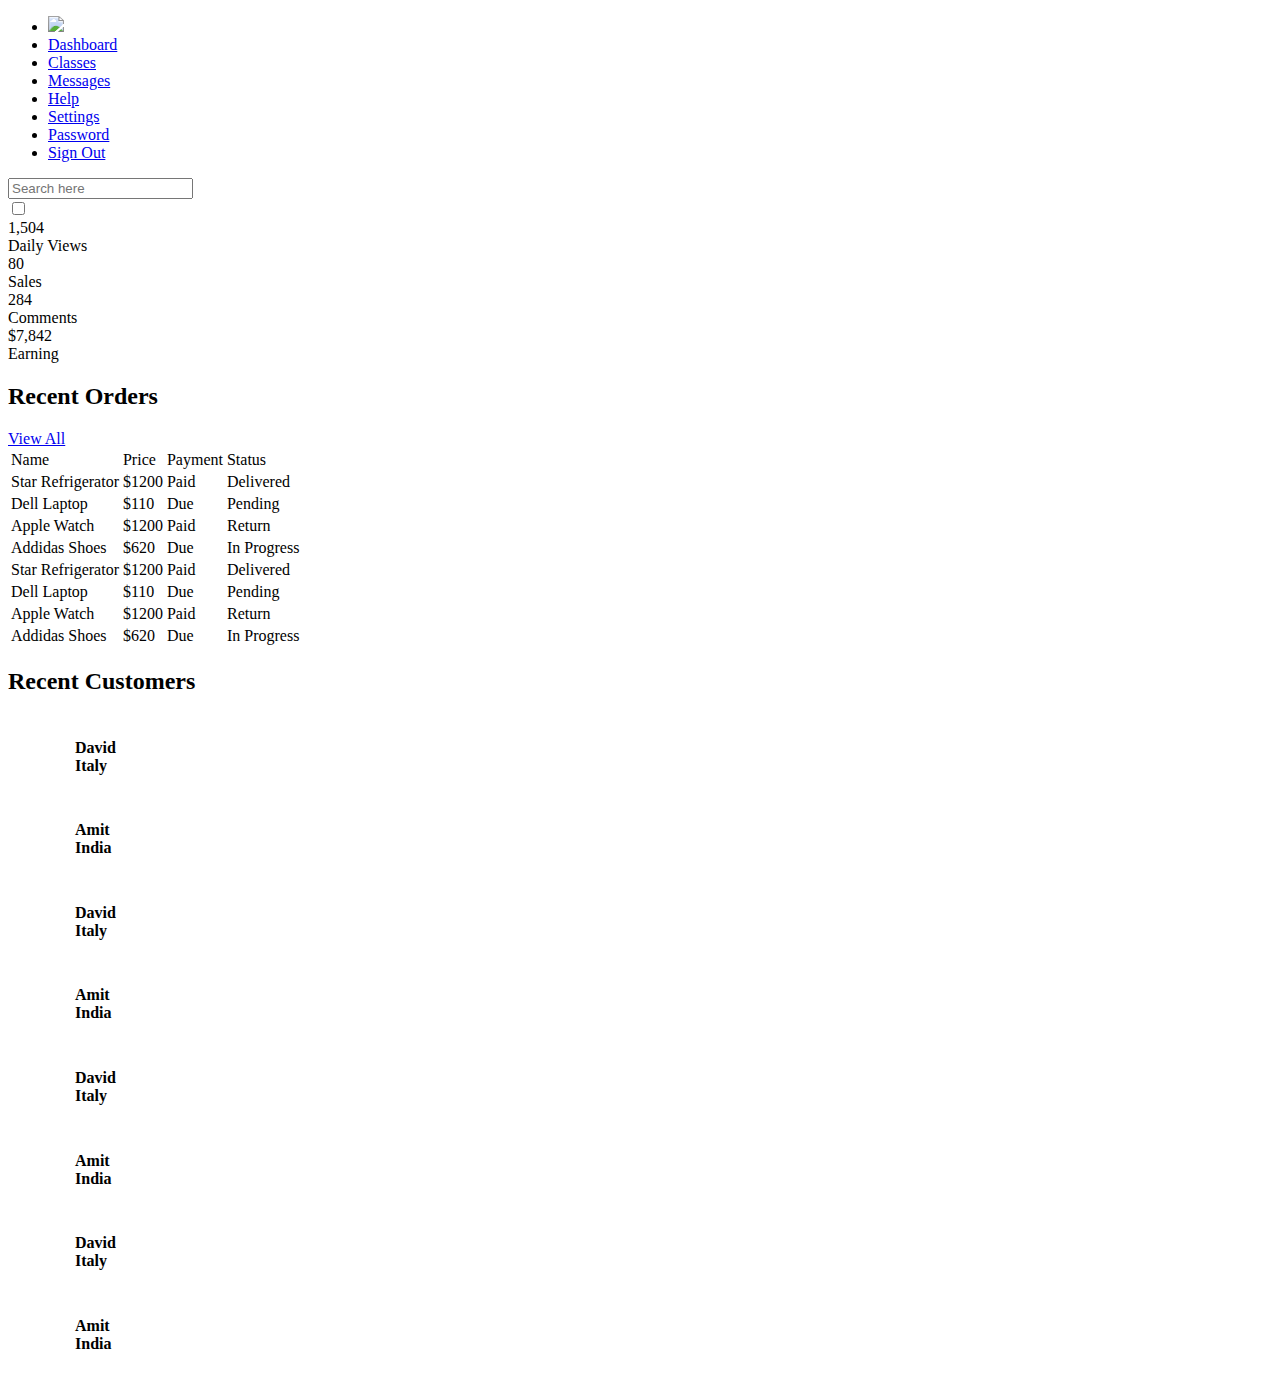
==== index.html @ bb751e1f "Add files via upload" ====
<!DOCTYPE html>
<html lang="en">

<head>
    <meta charset="UTF-8">
    <meta http-equiv="X-UA-Compatible" content="IE=edge">
    <meta name="viewport" content="width=device-width, initial-scale=1.0">
    <title>Dashboard</title>
    <!-- ======= Styles ====== -->
    <link rel="stylesheet" href="C:\Users\ayoun\OneDrive\Desktop\life career\lifecareer html\FinalDashboard\test.css">
</head>

<body>
    <!-- =============== Navigation ================ -->
    <div class="container">
        <div class="navigation">
           
            <ul>
                <li>
                 <img src="C:\Users\ayoun\Downloads\Untitled design.svg" height='80px'> 
                    
                </li>

                <li>
                    <a href="#">
                        <span class="icon">
                            <ion-icon name="home-outline"></ion-icon>
                        </span>
                        <span class="title">Dashboard</span>
                    </a>
                </li>

                <li>
                    <a href="C:\Users\ayoun\OneDrive\Desktop\life career\lifecareer html\FinalDashboard\Classes.html">
                        <span class="icon">
                            <ion-icon name="people-outline"></ion-icon>
                        </span>
                        <span class="title">Classes</span>
                    </a>
                </li>

                <li>
                    <a href="#">
                        <span class="icon">
                            <ion-icon name="chatbubble-outline"></ion-icon>
                        </span>
                        <span class="title">Messages</span>
                    </a>
                </li>

                <li>
                    <a href="#">
                        <span class="icon">
                            <ion-icon name="help-outline"></ion-icon>
                        </span>
                        <span class="title">Help</span>
                    </a>
                </li>

                <li>
                    <a href="#">
                        <span class="icon">
                            <ion-icon name="settings-outline"></ion-icon>
                        </span>
                        <span class="title">Settings</span>
                    </a>
                </li>

                <li>
                    <a href="#">
                        <span class="icon">
                            <ion-icon name="lock-closed-outline"></ion-icon>
                        </span>
                        <span class="title">Password</span>
                    </a>
                </li>

                <li>
                    <a href="#">
                        <span class="icon">
                            <ion-icon name="log-out-outline"></ion-icon>
                        </span>
                        <span class="title">Sign Out</span>
                    </a>
                </li>
            </ul>
        </div>

        <!-- ========================= Main ==================== -->
        <div class="main">
            <div class="topbar">
                <div class="toggle">
                    <ion-icon name="menu-outline"></ion-icon>
                </div>

                <div class="search">
                    <label>
                        <input type="text" placeholder="Search here">
                        <ion-icon name="search-outline"></ion-icon>
                    </label>
                </div>

                <div class="toggle-dark-mode">
                    <label class="switch">
                      <input type="checkbox" id="dark-mode-toggle">
                      <span class="slider"></span>
                    </label>
                  </div>
                
                
            </div>

            <!-- ======================= Cards ================== -->
            <div class="cardBox">
                <div class="card">
                    <div>
                        <div class="numbers">1,504</div>
                        <div class="cardName">Daily Views</div>
                    </div>

                    <div class="iconBx">
                        <ion-icon name="eye-outline"></ion-icon>
                    </div>
                </div>

                <div class="card">
                    <div>
                        <div class="numbers">80</div>
                        <div class="cardName">Sales</div>
                    </div>

                    <div class="iconBx">
                        <ion-icon name="cart-outline"></ion-icon>
                    </div>
                </div>

                <div class="card">
                    <div>
                        <div class="numbers">284</div>
                        <div class="cardName">Comments</div>
                    </div>

                    <div class="iconBx">
                        <ion-icon name="chatbubbles-outline"></ion-icon>
                    </div>
                </div>

                <div class="card">
                    <div>
                        <div class="numbers">$7,842</div>
                        <div class="cardName">Earning</div>
                    </div>

                    <div class="iconBx">
                        <ion-icon name="cash-outline"></ion-icon>
                    </div>
                </div>
            </div>

            <!-- ================ Order Details List ================= -->
            <div class="details">
                <div class="recentOrders">
                    <div class="cardHeader">
                        <h2>Recent Orders</h2>
                        <a href="#" class="btn">View All</a>
                    </div>

                    <table>
                        <thead>
                            <tr>
                                <td>Name</td>
                                <td>Price</td>
                                <td>Payment</td>
                                <td>Status</td>
                            </tr>
                        </thead>

                        <tbody>
                            <tr>
                                <td>Star Refrigerator</td>
                                <td>$1200</td>
                                <td>Paid</td>
                                <td><span class="status delivered">Delivered</span></td>
                            </tr>

                            <tr>
                                <td>Dell Laptop</td>
                                <td>$110</td>
                                <td>Due</td>
                                <td><span class="status pending">Pending</span></td>
                            </tr>

                            <tr>
                                <td>Apple Watch</td>
                                <td>$1200</td>
                                <td>Paid</td>
                                <td><span class="status return">Return</span></td>
                            </tr>

                            <tr>
                                <td>Addidas Shoes</td>
                                <td>$620</td>
                                <td>Due</td>
                                <td><span class="status inProgress">In Progress</span></td>
                            </tr>

                            <tr>
                                <td>Star Refrigerator</td>
                                <td>$1200</td>
                                <td>Paid</td>
                                <td><span class="status delivered">Delivered</span></td>
                            </tr>

                            <tr>
                                <td>Dell Laptop</td>
                                <td>$110</td>
                                <td>Due</td>
                                <td><span class="status pending">Pending</span></td>
                            </tr>

                            <tr>
                                <td>Apple Watch</td>
                                <td>$1200</td>
                                <td>Paid</td>
                                <td><span class="status return">Return</span></td>
                            </tr>

                            <tr>
                                <td>Addidas Shoes</td>
                                <td>$620</td>
                                <td>Due</td>
                                <td><span class="status inProgress">In Progress</span></td>
                            </tr>
                        </tbody>
                    </table>
                </div>

                <!-- ================= New Customers ================ -->
                <div class="recentCustomers">
                    <div class="cardHeader">
                        <h2>Recent Customers</h2>
                    </div>

                    <table>
                        <tr>
                            <td width="60px">
                                <div class="imgBx"><img src="assets/imgs/customer02.jpg" alt=""></div>
                            </td>
                            <td>
                                <h4>David <br> <span>Italy</span></h4>
                            </td>
                        </tr>

                        <tr>
                            <td width="60px">
                                <div class="imgBx"><img src="assets/imgs/customer01.jpg" alt=""></div>
                            </td>
                            <td>
                                <h4>Amit <br> <span>India</span></h4>
                            </td>
                        </tr>

                        <tr>
                            <td width="60px">
                                <div class="imgBx"><img src="assets/imgs/customer02.jpg" alt=""></div>
                            </td>
                            <td>
                                <h4>David <br> <span>Italy</span></h4>
                            </td>
                        </tr>

                        <tr>
                            <td width="60px">
                                <div class="imgBx"><img src="assets/imgs/customer01.jpg" alt=""></div>
                            </td>
                            <td>
                                <h4>Amit <br> <span>India</span></h4>
                            </td>
                        </tr>

                        <tr>
                            <td width="60px">
                                <div class="imgBx"><img src="assets/imgs/customer02.jpg" alt=""></div>
                            </td>
                            <td>
                                <h4>David <br> <span>Italy</span></h4>
                            </td>
                        </tr>

                        <tr>
                            <td width="60px">
                                <div class="imgBx"><img src="assets/imgs/customer01.jpg" alt=""></div>
                            </td>
                            <td>
                                <h4>Amit <br> <span>India</span></h4>
                            </td>
                        </tr>

                        <tr>
                            <td width="60px">
                                <div class="imgBx"><img src="assets/imgs/customer01.jpg" alt=""></div>
                            </td>
                            <td>
                                <h4>David <br> <span>Italy</span></h4>
                            </td>
                        </tr>

                        <tr>
                            <td width="60px">
                                <div class="imgBx"><img src="assets/imgs/customer02.jpg" alt=""></div>
                            </td>
                            <td>
                                <h4>Amit <br> <span>India</span></h4>
                            </td>
                        </tr>
                    </table>
                </div>
            </div>
        </div>
    </div>

    <!-- =========== Scripts =========  -->
    <script src="C:\Users\ayoun\OneDrive\Desktop\life career\lifecareer html\FinalDashboard\test.js"></script>

    <!-- ====== ionicons ======= -->
    <script type="module" src="https://unpkg.com/ionicons@5.5.2/dist/ionicons/ionicons.esm.js"></script>
    <script nomodule src="https://unpkg.com/ionicons@5.5.2/dist/ionicons/ionicons.js"></script>
</body>

</html>
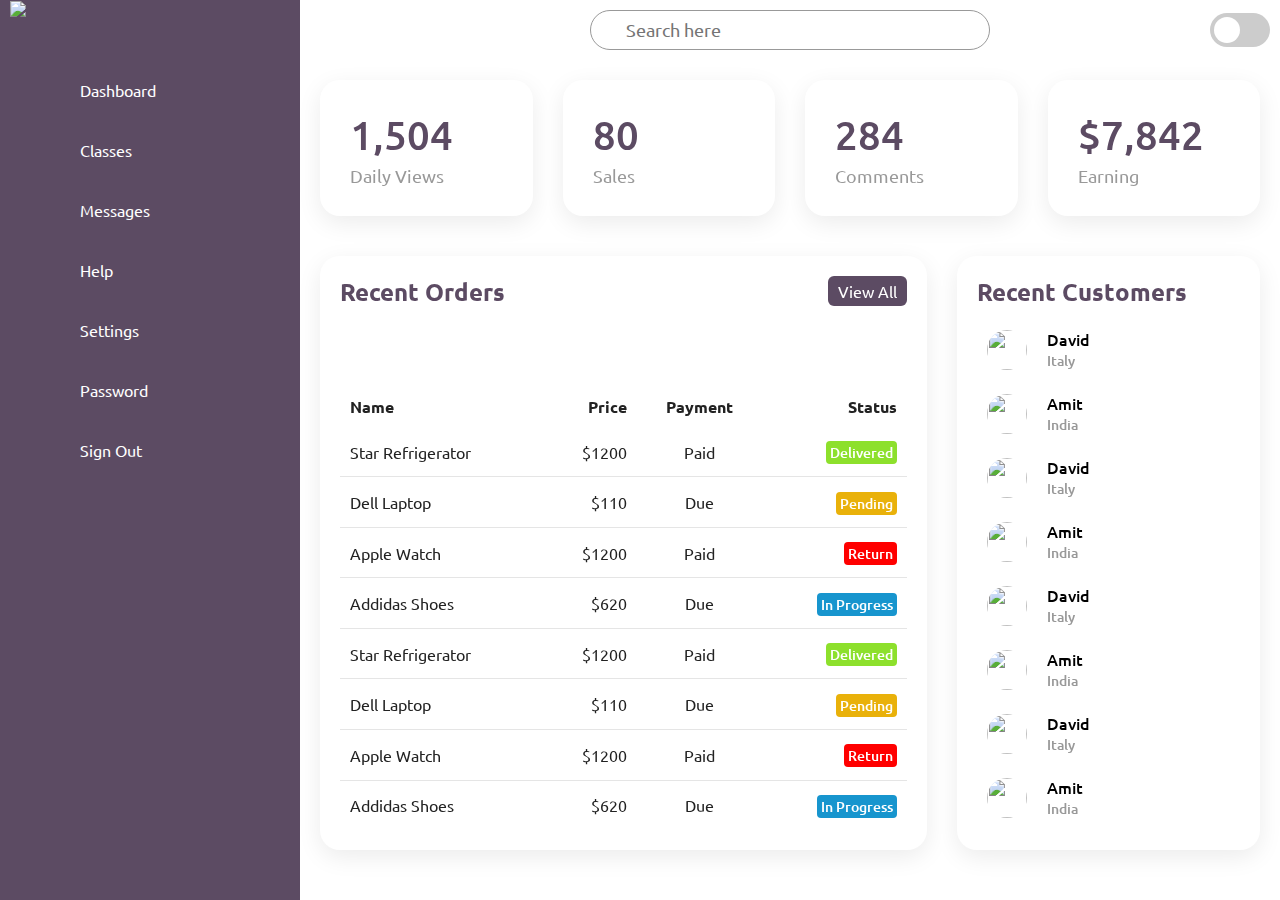
==== commit ec787cf5: "Update index.html" ====
--- a/index.html
+++ b/index.html
@@ -7,7 +7,7 @@
     <meta name="viewport" content="width=device-width, initial-scale=1.0">
     <title>Dashboard</title>
     <!-- ======= Styles ====== -->
-    <link rel="stylesheet" href="C:\Users\ayoun\OneDrive\Desktop\life career\lifecareer html\FinalDashboard\test.css">
+    <link rel="stylesheet" href="./test.css">
 </head>
 
 <body>
@@ -31,7 +31,7 @@
                 </li>
 
                 <li>
-                    <a href="C:\Users\ayoun\OneDrive\Desktop\life career\lifecareer html\FinalDashboard\Classes.html">
+                    <a href="./Classes.html">
                         <span class="icon">
                             <ion-icon name="people-outline"></ion-icon>
                         </span>
@@ -320,11 +320,11 @@
     </div>
 
     <!-- =========== Scripts =========  -->
-    <script src="C:\Users\ayoun\OneDrive\Desktop\life career\lifecareer html\FinalDashboard\test.js"></script>
+    <script src="./test.js"></script>
 
     <!-- ====== ionicons ======= -->
     <script type="module" src="https://unpkg.com/ionicons@5.5.2/dist/ionicons/ionicons.esm.js"></script>
     <script nomodule src="https://unpkg.com/ionicons@5.5.2/dist/ionicons/ionicons.js"></script>
 </body>
 
-</html>+</html>
--- a/test.css
+++ b/test.css
@@ -0,0 +1,680 @@
+/* =========== Google Fonts ============ */
+@import url("https://fonts.googleapis.com/css2?family=Ubuntu:wght@300;400;500;700&display=swap");
+
+/* =============== Globals ============== */
+* {
+  font-family: "Ubuntu", sans-serif;
+  margin: 0;
+  padding: 0;
+  box-sizing: border-box;
+}
+
+:root {
+  --blue: #5c4b63;
+  --white: #fff;
+  --gray: #f5f5f5;
+  --black1: #222;
+  --black2: #999;
+}
+
+body {
+  min-height: 100vh;
+  overflow-x: hidden;
+}
+
+.container {
+  position: relative;
+  width: 100%;
+}
+
+/* =============== Navigation ================ */
+.navigation {
+  position: fixed;
+  width: 300px;
+  height: 100%;
+  background: var(--blue);
+  border-left: 10px solid var(--blue);
+  transition: 0.5s;
+  overflow: hidden;
+}
+.navigation.active {
+  width: 80px;
+}
+
+.navigation ul {
+  position: absolute;
+  top: 0;
+  left: 0;
+  width: 100%;
+}
+
+.navigation ul li {
+  position: relative;
+  width: 100%;
+  list-style: none;
+  border-top-left-radius: 30px;
+  border-bottom-left-radius: 30px;
+}
+
+.navigation ul li:hover,
+.navigation ul li.hovered {
+  background-color: var(--white);
+}
+
+.navigation ul li:nth-child(1) {
+  margin-bottom: 40px;
+  pointer-events: none;
+}
+
+.navigation ul li a {
+  position: relative;
+  display: block;
+  width: 100%;
+  display: flex;
+  text-decoration: none;
+  color: var(--white);
+}
+.navigation ul li:hover a,
+.navigation ul li.hovered a {
+  color: var(--blue);
+}
+
+.navigation ul li a .icon {
+  position: relative;
+  display: block;
+  min-width: 60px;
+  height: 60px;
+  line-height: 75px;
+  text-align: center;
+}
+.navigation ul li a .icon ion-icon {
+  font-size: 1.75rem;
+}
+
+.navigation ul li a .title {
+  position: relative;
+  display: block;
+  padding: 0 10px;
+  height: 60px;
+  line-height: 60px;
+  text-align: start;
+  white-space: nowrap;
+}
+
+/* --------- curve outside ---------- */
+.navigation ul li:hover a::before,
+.navigation ul li.hovered a::before {
+  content: "";
+  position: absolute;
+  right: 0;
+  top: -50px;
+  width: 50px;
+  height: 50px;
+  background-color: transparent;
+  border-radius: 50%;
+  box-shadow: 35px 35px 0 10px var(--white);
+  pointer-events: none;
+}
+.navigation ul li:hover a::after,
+.navigation ul li.hovered a::after {
+  content: "";
+  position: absolute;
+  right: 0;
+  bottom: -50px;
+  width: 50px;
+  height: 50px;
+  background-color: transparent;
+  border-radius: 50%;
+  box-shadow: 35px -35px 0 10px var(--white);
+  pointer-events: none;
+}
+
+/* ===================== Main ===================== */
+.main {
+  position: absolute;
+  width: calc(100% - 300px);
+  left: 300px;
+  min-height: 100vh;
+  background: var(--white);
+  transition: 0.5s;
+}
+.main.active {
+  width: calc(100% - 80px);
+  left: 80px;
+}
+
+.topbar {
+  width: 100%;
+  height: 60px;
+  display: flex;
+  justify-content: space-between;
+  align-items: center;
+  padding: 0 10px;
+}
+
+.toggle {
+  position: relative;
+  width: 60px;
+  height: 60px;
+  display: flex;
+  justify-content: center;
+  align-items: center;
+  font-size: 2.5rem;
+  cursor: pointer;
+}
+
+.search {
+  position: relative;
+  width: 400px;
+  margin: 0 10px;
+}
+
+.search label {
+  position: relative;
+  width: 100%;
+}
+
+.search label input {
+  width: 100%;
+  height: 40px;
+  border-radius: 40px;
+  padding: 5px 20px;
+  padding-left: 35px;
+  font-size: 18px;
+  outline: none;
+  border: 1px solid var(--black2);
+}
+
+.search label ion-icon {
+  position: absolute;
+  top: 0;
+  left: 10px;
+  font-size: 1.2rem;
+}
+
+.user {
+  position: relative;
+  width: 40px;
+  height: 40px;
+  border-radius: 50%;
+  overflow: hidden;
+  cursor: pointer;
+}
+
+.user img {
+  position: absolute;
+  top: 0;
+  left: 0;
+  width: 100%;
+  height: 100%;
+  object-fit: cover;
+}
+
+/* ======================= Cards ====================== */
+.cardBox {
+  position: relative;
+  width: 100%;
+  padding: 20px;
+  display: grid;
+  grid-template-columns: repeat(4, 1fr);
+  grid-gap: 30px;
+}
+
+.cardBox .card {
+  position: relative;
+  background: var(--white);
+  padding: 30px;
+  border-radius: 20px;
+  display: flex;
+  justify-content: space-between;
+  cursor: pointer;
+  box-shadow: 0 7px 25px rgba(0, 0, 0, 0.08);
+}
+
+.cardBox .card .numbers {
+  position: relative;
+  font-weight: 500;
+  font-size: 2.5rem;
+  color: var(--blue);
+}
+
+.cardBox .card .cardName {
+  color: var(--black2);
+  font-size: 1.1rem;
+  margin-top: 5px;
+}
+
+.cardBox .card .iconBx {
+  font-size: 3.5rem;
+  color: var(--black2);
+}
+
+.cardBox .card:hover {
+  background: var(--blue);
+}
+.cardBox .card:hover .numbers,
+.cardBox .card:hover .cardName,
+.cardBox .card:hover .iconBx {
+  color: var(--white);
+}
+
+/* ================== Order Details List ============== */
+.details {
+  position: relative;
+  width: 100%;
+  padding: 20px;
+  display: grid;
+  grid-template-columns: 2fr 1fr;
+  grid-gap: 30px;
+  /* margin-top: 10px; */
+}
+
+.details .recentOrders {
+  position: relative;
+  display: grid;
+  min-height: 500px;
+  background: var(--white);
+  padding: 20px;
+  box-shadow: 0 7px 25px rgba(0, 0, 0, 0.08);
+  border-radius: 20px;
+}
+
+.details .cardHeader {
+  display: flex;
+  justify-content: space-between;
+  align-items: flex-start;
+}
+.cardHeader h2 {
+  font-weight: 600;
+  color: var(--blue);
+}
+.cardHeader .btn {
+  position: relative;
+  padding: 5px 10px;
+  background: var(--blue);
+  text-decoration: none;
+  color: var(--white);
+  border-radius: 6px;
+}
+
+.details table {
+  width: 100%;
+  border-collapse: collapse;
+  margin-top: 10px;
+}
+.details table thead td {
+  font-weight: 600;
+}
+.details .recentOrders table tr {
+  color: var(--black1);
+  border-bottom: 1px solid rgba(0, 0, 0, 0.1);
+}
+.details .recentOrders table tr:last-child {
+  border-bottom: none;
+}
+.details .recentOrders table tbody tr:hover {
+  background: var(--blue);
+  color: var(--white);
+}
+.details .recentOrders table tr td {
+  padding: 10px;
+}
+.details .recentOrders table tr td:last-child {
+  text-align: end;
+}
+.details .recentOrders table tr td:nth-child(2) {
+  text-align: end;
+}
+.details .recentOrders table tr td:nth-child(3) {
+  text-align: center;
+}
+.status.delivered {
+  padding: 2px 4px;
+  background: #8de02c;
+  color: var(--white);
+  border-radius: 4px;
+  font-size: 14px;
+  font-weight: 500;
+}
+.status.pending {
+  padding: 2px 4px;
+  background: #e9b10a;
+  color: var(--white);
+  border-radius: 4px;
+  font-size: 14px;
+  font-weight: 500;
+}
+.status.return {
+  padding: 2px 4px;
+  background: #f00;
+  color: var(--white);
+  border-radius: 4px;
+  font-size: 14px;
+  font-weight: 500;
+}
+.status.inProgress {
+  padding: 2px 4px;
+  background: #1795ce;
+  color: var(--white);
+  border-radius: 4px;
+  font-size: 14px;
+  font-weight: 500;
+}
+
+.recentCustomers {
+  position: relative;
+  display: grid;
+  min-height: 500px;
+  padding: 20px;
+  background: var(--white);
+  box-shadow: 0 7px 25px rgba(0, 0, 0, 0.08);
+  border-radius: 20px;
+}
+.recentCustomers .imgBx {
+  position: relative;
+  width: 40px;
+  height: 40px;
+  border-radius: 50px;
+  overflow: hidden;
+}
+.recentCustomers .imgBx img {
+  position: absolute;
+  top: 0;
+  left: 0;
+  width: 100%;
+  height: 100%;
+  object-fit: cover;
+}
+.recentCustomers table tr td {
+  padding: 12px 10px;
+}
+.recentCustomers table tr td h4 {
+  font-size: 16px;
+  font-weight: 500;
+  line-height: 1.2rem;
+}
+.recentCustomers table tr td h4 span {
+  font-size: 14px;
+  color: var(--black2);
+}
+.recentCustomers table tr:hover {
+  background: var(--blue);
+  color: var(--white);
+}
+.recentCustomers table tr:hover td h4 span {
+  color: var(--white);
+}
+
+/* ====================== Responsive Design ========================== */
+@media (max-width: 991px) {
+  .navigation {
+    left: -300px;
+  }
+  .navigation.active {
+    width: 300px;
+    left: 0;
+  }
+  .main {
+    width: 100%;
+    left: 0;
+  }
+  .main.active {
+    left: 300px;
+  }
+  .cardBox {
+    grid-template-columns: repeat(2, 1fr);
+  }
+}
+
+@media (max-width: 768px) {
+  .details {
+    grid-template-columns: 1fr;
+  }
+  .recentOrders {
+    overflow-x: auto;
+  }
+  .status.inProgress {
+    white-space: nowrap;
+  }
+}
+
+@media (max-width: 480px) {
+  .cardBox {
+    grid-template-columns: repeat(1, 1fr);
+  }
+  .cardHeader h2 {
+    font-size: 20px;
+  }
+  .user {
+    min-width: 40px;
+  }
+  .navigation {
+    width: 100%;
+    left: -100%;
+    z-index: 1000;
+  }
+  .navigation.active {
+    width: 100%;
+    left: 0;
+  }
+  .toggle {
+    z-index: 10001;
+  }
+  .main.active .toggle {
+    color: #fff;
+    position: fixed;
+    right: 0;
+    left: initial;
+  }
+}
+
+.classes {
+  background-color: #fff;
+  padding: 20px;
+  
+  font-family: Arial, sans-serif;
+}
+
+.classes h2 {
+  margin-bottom: 5;
+  padding-bottom: 5px;
+  font-size: 28px;
+  color: #333;
+}
+
+.classes p {
+  font-size: 16px;
+  color: #666;
+}
+
+.classes ul {
+  list-style: none;
+  margin: 0;
+  padding: 0;
+}
+
+.classes li button {
+  display: inline-block;
+padding: 5px 10px;
+background-color: #333;
+color: #fff;
+text-decoration: none;
+
+}
+.classes li {
+  margin-bottom: 20px;
+  border: 2px solid #ccc;
+  padding: 15px;
+}
+
+.classes li h3 {
+  margin-top: 0;
+  font-size: 24px;
+  color: #333;
+}
+
+.classes li p {
+  margin-bottom: 10px;
+  font-size: 16px;
+  color: #666;
+}
+
+.classes li a {
+  display: inline-block;
+  padding: 5px 10px;
+  background-color: #333;
+  color: #fff;
+  text-decoration: none;
+}
+
+.classes li a:hover {
+  background-color: #000;
+}
+
+nav {
+  background-color: #fff;
+  color: #fff;
+  font-family: Arial, sans-serif;
+}
+
+nav ul {
+  list-style: none;
+  margin: 0;
+  padding: 0;
+  display: flex;
+  justify-content: space-between;
+}
+
+nav li {
+  margin: 0 10px;
+}
+
+nav li button {
+  background-color: #5D3F6A;
+color: #fff;
+padding: 10px;
+border-radius: 5px;
+text-decoration: none;
+  
+  
+}
+
+nav li button:hover {
+  background-color: rgb(8, 8, 8);
+}
+
+.create-class {
+  background-color: #5D3F6A;
+  color: #fff;
+  padding: 10px;
+  border-radius: 5px;
+  text-decoration: none;
+}
+
+.create-class:hover {
+  background-color: #ccc;
+}
+#class-form {
+  position: fixed;
+  top: 0;
+  left: 0;
+  width: 100%;
+  height: 100%;
+  background-color: rgba(15, 15, 15, 0.95);
+  z-index: 9999;
+  display: none;
+}
+
+#class-form form {
+  position: absolute;
+  top: 50%;
+  left: 50%;
+  transform: translate(-50%, -50%);
+  width: 80%;
+  max-width: 600px;
+  padding: 40px;
+  background-color: rgb(0, 0, 0);
+  border-radius: 20px;
+  box-shadow: 0 0 40px rgba(0, 0, 0, 0.8);
+}
+
+#class-form form label {
+  display: block;
+  margin-bottom: 10px;
+}
+
+#class-form form input[type="text"] {
+  width: 100%;
+  padding: 10px;
+  border: none;
+  border-radius: 5px;
+  box-shadow: 0 0 5px rgba(0, 0, 0, 0.2);
+  margin-bottom: 20px;
+}
+
+#class-form form button[type="submit"] {
+  background-color: #ff6b6b;
+  color: #fff;
+  padding: 10px 20px;
+  border: none;
+  border-radius: 5px;
+  cursor: pointer;
+  transition: background-color 0.2s ease-in-out;
+}
+
+#class-form form button[type="submit"]:hover {
+  background-color: #ff4f4f;
+}
+
+.switch {
+  position: relative;
+  display: inline-block;
+  width: 60px;
+  height: 34px;
+}
+
+.switch input {
+  opacity: 0;
+  width: 0;
+  height: 0;
+}
+
+.slider {
+  position: absolute;
+  cursor: pointer;
+  top: 0;
+  left: 0;
+  right: 0;
+  bottom: 0;
+  background-color: #ccc;
+  -webkit-transition: .4s;
+  transition: .4s;
+  border-radius: 34px;
+}
+
+.slider:before {
+  position: absolute;
+  content: "";
+  height: 26px;
+  width: 26px;
+  left: 4px;
+  bottom: 4px;
+  background-color: white;
+  -webkit-transition: .4s;
+  transition: .4s;
+  border-radius: 50%;
+}
+
+input:checked + .slider {
+  background-color: #2196F3;
+}
+
+input:focus + .slider {
+  box-shadow: 0 0 1px #2196F3;
+}
+
+input:checked + .slider:before {
+  -webkit-transform: translateX(26px);
+  -ms-transform: translateX(26px);
+  transform: translateX(26px);
+} 
